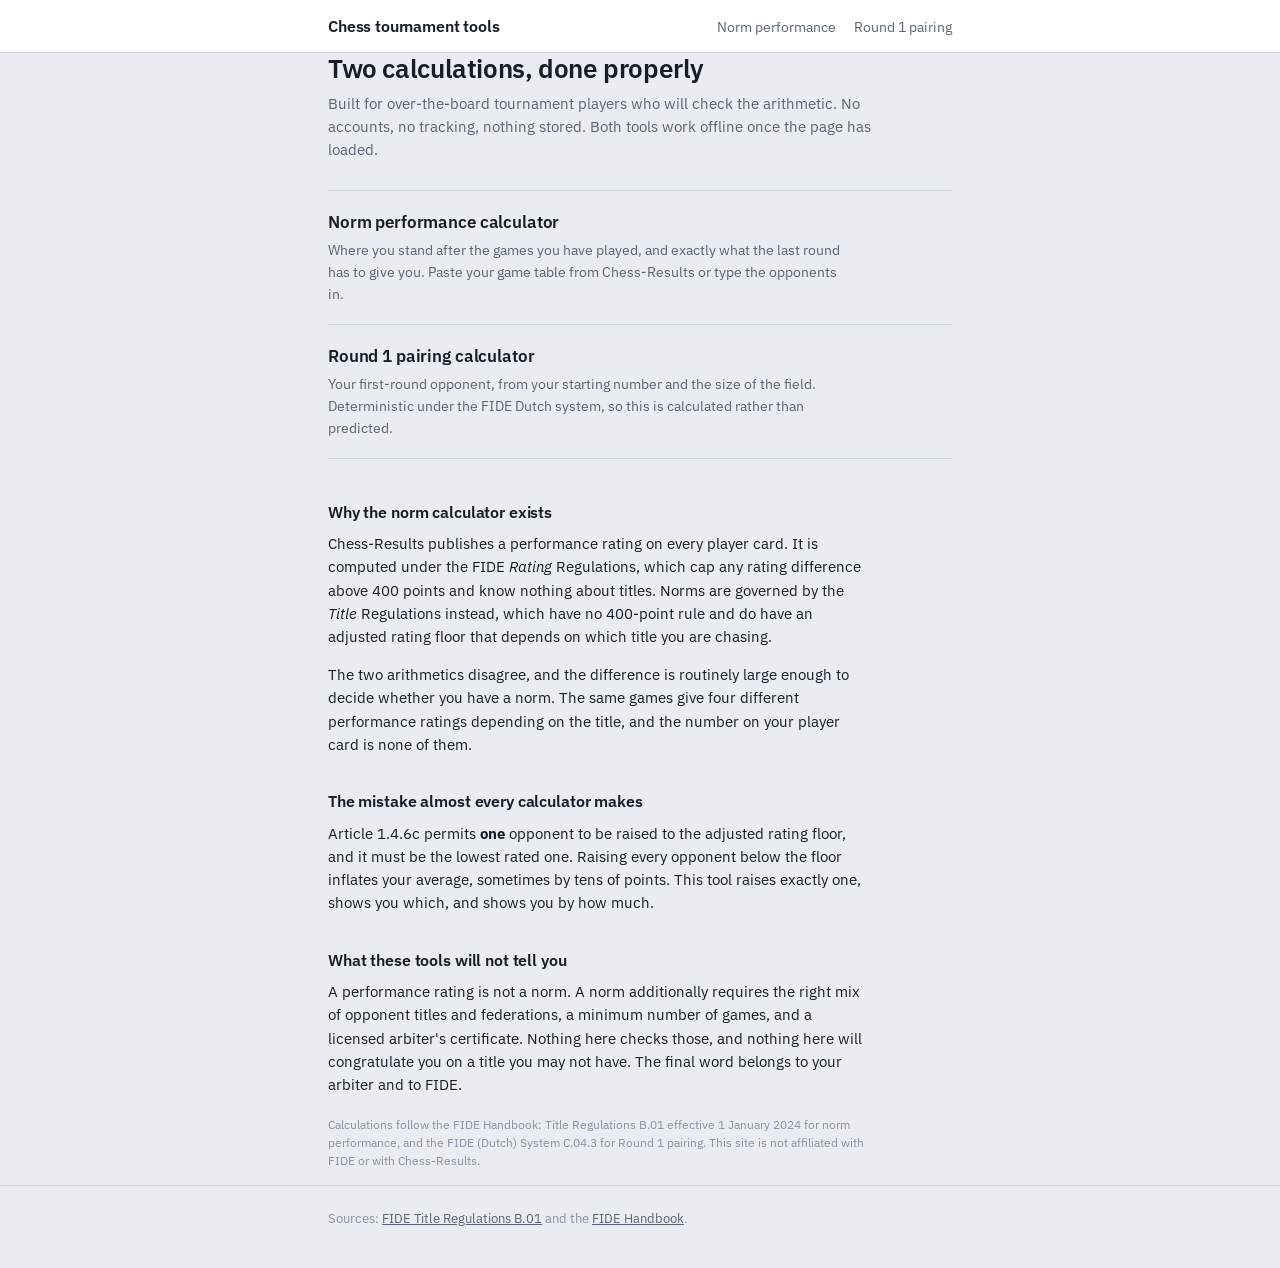
==== index.html @ 469c31d6 "Add files via upload" ====
<!DOCTYPE html>
<html lang="en">
<head>
<meta charset="utf-8">
<meta name="viewport" content="width=device-width, initial-scale=1">
<title>Chess tournament tools — norm performance and Round 1 pairing</title>
<meta name="description" content="Accurate FIDE title performance calculator with the adjusted rating floor applied correctly, plus a Round 1 Swiss pairing lookup. Every calculation shown in full.">
<meta property="og:title" content="Chess tournament tools">
<meta property="og:description" content="Norm performance and Round 1 pairing, calculated from the FIDE regulations and shown in full.">
<meta property="og:type" content="website">
<link rel="preconnect" href="https://fonts.googleapis.com">
<link rel="preconnect" href="https://fonts.gstatic.com" crossorigin>
<link href="https://fonts.googleapis.com/css2?family=IBM+Plex+Sans:wght@400;450;500;600&display=swap" rel="stylesheet">
<link rel="stylesheet" href="style.css">
</head>
<body>

<header class="top">
  <div class="wrap">
    <a class="mark" href="index.html">Chess tournament tools</a>
    <nav>
      <a href="performance-rating-calculator.html">Norm performance</a>
      <a href="round-1-pairing-calculator.html">Round 1 pairing</a>
    </nav>
  </div>
</header>

<main class="wrap">
  <h1>Two calculations, done properly</h1>
  <p class="sub">Built for over-the-board tournament players who will check the arithmetic.
  No accounts, no tracking, nothing stored. Both tools work offline once the page has loaded.</p>

  <ul class="tools">
    <li><a href="performance-rating-calculator.html">
      <span class="tname">Norm performance calculator</span>
      <span class="tdesc">Where you stand after the games you have played, and exactly what the
      last round has to give you. Paste your game table from Chess-Results or type the
      opponents in.</span>
    </a></li>
    <li><a href="round-1-pairing-calculator.html">
      <span class="tname">Round 1 pairing calculator</span>
      <span class="tdesc">Your first-round opponent, from your starting number and the size of
      the field. Deterministic under the FIDE Dutch system, so this is calculated rather
      than predicted.</span>
    </a></li>
  </ul>

  <div class="prose">
    <h3>Why the norm calculator exists</h3>
    <p>Chess-Results publishes a performance rating on every player card. It is computed
    under the FIDE <em>Rating</em> Regulations, which cap any rating difference above 400
    points and know nothing about titles. Norms are governed by the <em>Title</em>
    Regulations instead, which have no 400-point rule and do have an adjusted rating floor
    that depends on which title you are chasing.</p>
    <p>The two arithmetics disagree, and the difference is routinely large enough to decide
    whether you have a norm. The same games give four different performance ratings
    depending on the title, and the number on your player card is none of them.</p>

    <h3>The mistake almost every calculator makes</h3>
    <p>Article 1.4.6c permits <b>one</b> opponent to be raised to the adjusted rating floor,
    and it must be the lowest rated one. Raising every opponent below the floor inflates
    your average, sometimes by tens of points. This tool raises exactly one, shows you
    which, and shows you by how much.</p>

    <h3>What these tools will not tell you</h3>
    <p>A performance rating is not a norm. A norm additionally requires the right mix of
    opponent titles and federations, a minimum number of games, and a licensed arbiter's
    certificate. Nothing here checks those, and nothing here will congratulate you on a
    title you may not have. The final word belongs to your arbiter and to FIDE.</p>
  </div>

  <p class="reg">Calculations follow the FIDE Handbook: Title Regulations B.01 effective
  1 January 2024 for norm performance, and the FIDE (Dutch) System C.04.3 for Round 1
  pairing. This site is not affiliated with FIDE or with Chess-Results.</p>
</main>

<footer class="foot"><div class="wrap">
  Sources: <a href="https://handbook.fide.com/chapter/B012024">FIDE Title Regulations B.01</a>
  and the <a href="https://handbook.fide.com/">FIDE Handbook</a>.
</div></footer>

</body>
</html>
---- style.css ----
:root{
  --paper:#E9ECF0; --card:#FFF; --ink:#161D27; --ink2:#5A6472; --ink3:#8992A0;
  --rule:#CFD6DE; --rule2:#E4E9EE; --blue:#24407A; --yes:#17553E; --yesbg:#E6F0EA;
  --no:#7C2B36; --nobg:#F6E9EA; --warn:#6B4A12; --warnbg:#FAF0DC;
  --r:3px;
}
*{box-sizing:border-box}
html{-webkit-text-size-adjust:100%;scroll-behavior:smooth}
@media (prefers-reduced-motion:reduce){html{scroll-behavior:auto}
  *{transition:none!important;animation:none!important}}
body{margin:0;background:var(--paper);color:var(--ink);
  font-family:"IBM Plex Sans",system-ui,-apple-system,"Segoe UI",sans-serif;
  font-size:16px;line-height:1.55;font-variant-numeric:tabular-nums}

.wrap{max-width:41rem;margin:0 auto;padding:0 1rem}

/* masthead */
.top{border-bottom:1px solid var(--rule);background:var(--card)}
.top .wrap{display:flex;align-items:baseline;gap:1.4rem;padding-top:.85rem;padding-bottom:.85rem;
  flex-wrap:wrap}
.mark{font-weight:600;letter-spacing:-.01em;color:var(--ink);text-decoration:none;font-size:.98rem}
.top nav{display:flex;gap:1.1rem;margin-left:auto}
.top nav a{color:var(--ink2);text-decoration:none;font-size:.87rem}
.top nav a:hover,.top nav a[aria-current=page]{color:var(--ink)}
.top nav a[aria-current=page]{font-weight:500}

main{padding:2rem 0 5rem}
h1{font-size:1.6rem;font-weight:600;letter-spacing:-.015em;margin:0 0 .45rem;line-height:1.25}
h2{font-size:.95rem;font-weight:600;margin:0 0 .75rem;letter-spacing:-.005em}
h3{font-size:1.02rem;font-weight:600;margin:2rem 0 .5rem;letter-spacing:-.008em}
.sub{color:var(--ink2);font-size:.93rem;margin:0 0 1.8rem;max-width:34rem}
p{margin:0 0 .9rem}
a{color:var(--blue)}

section{background:var(--card);border:1px solid var(--rule);border-radius:var(--r);
  padding:1.1rem 1rem;margin-bottom:1rem}

label{display:block;font-size:.8rem;color:var(--ink2);margin-bottom:.3rem}
input,select,textarea,button{font:inherit;font-variant-numeric:tabular-nums;color:var(--ink)}
input,select,textarea{width:100%;padding:.5rem .55rem;border:1px solid var(--rule);
  border-radius:var(--r);background:#fff}
input:focus,select:focus,textarea:focus,button:focus-visible,summary:focus-visible{
  outline:2px solid var(--blue);outline-offset:1px}
textarea{min-height:9rem;font-size:.85rem;line-height:1.45;resize:vertical}
button{cursor:pointer;background:var(--ink);color:#fff;border:1px solid var(--ink);
  border-radius:var(--r);padding:.5rem .9rem;font-weight:500}
button.ghost{background:#fff;color:var(--ink);border-color:var(--rule)}
button.ghost:hover{border-color:var(--ink2)}
button.tiny{padding:.25rem .45rem;font-size:.8rem;font-weight:400;background:#fff;
  color:var(--ink2);border-color:var(--rule2)}
button.tiny:hover{color:var(--no);border-color:var(--no)}
.row{display:flex;gap:.6rem;flex-wrap:wrap}
.row>div{flex:1 1 8rem;min-width:0}

.tabs{display:flex;border-bottom:1px solid var(--rule);margin:-.2rem 0 1rem}
.tabs button{background:none;border:none;border-bottom:2px solid transparent;color:var(--ink2);
  border-radius:0;padding:.45rem .1rem;margin-right:1.4rem;font-weight:450}
.tabs button[aria-selected=true]{color:var(--ink);border-bottom-color:var(--ink);font-weight:600}

table{width:100%;border-collapse:collapse;font-size:.875rem}
th{text-align:left;font-weight:500;color:var(--ink3);font-size:.75rem;padding:0 .4rem .35rem;
  border-bottom:1px solid var(--rule)}
td{padding:.3rem .4rem;border-bottom:1px solid var(--rule2);vertical-align:middle}
td:first-child,th:first-child{padding-left:0;color:var(--ink3);width:1.6rem}
td:last-child,th:last-child{padding-right:0;text-align:right;width:2rem}
td input,td select{padding:.3rem .35rem;font-size:.85rem}
tr.excluded td,tr.excluded td input,tr.excluded td select{color:var(--ink3)}
tr.you td{background:var(--yesbg);font-weight:600;color:var(--ink)}

.ladder{border:1px solid var(--rule);border-radius:var(--r);overflow:hidden}
.rung{display:flex;align-items:baseline;gap:.7rem;padding:.8rem .85rem;
  border-bottom:1px solid var(--rule2);background:#fff}
.rung:last-child{border-bottom:none}
.rung.hit{background:var(--yesbg)}
.rung .res{width:3.4rem;flex:none;font-weight:600;font-size:.95rem}
.rung .rp{font-size:1.75rem;font-weight:600;letter-spacing:-.02em;line-height:1;min-width:4.2rem}
.rung .verdict{font-size:.85rem;color:var(--ink2);flex:1;text-align:right}
.rung.hit .rp,.rung.hit .res{color:var(--yes)}
.rung.hit .verdict{color:var(--yes);font-weight:500}

.checks{display:flex;flex-wrap:wrap;gap:.4rem;margin-top:.85rem}
.chk{font-size:.78rem;padding:.2rem .5rem;border-radius:10px;border:1px solid}
.chk.ok{color:var(--yes);background:var(--yesbg);border-color:#BFD9CC}
.chk.bad{color:var(--no);background:var(--nobg);border-color:#E2C4C7}

.note{font-size:.82rem;line-height:1.5;padding:.6rem .7rem;border-radius:var(--r);
  border:1px solid;margin-top:.8rem}
.note.warn{color:var(--warn);background:var(--warnbg);border-color:#E8D6A8}
.note.plain{color:var(--ink2);background:#F7F9FA;border-color:var(--rule2)}
.note b{font-weight:600}

details{margin-top:.9rem;border-top:1px solid var(--rule2);padding-top:.7rem}
summary{cursor:pointer;font-size:.85rem;color:var(--blue);font-weight:500;list-style:none;
  display:inline-flex;align-items:center;gap:.35rem}
summary::-webkit-details-marker{display:none}
summary::before{content:"+";font-weight:600;width:.7rem}
details[open] summary::before{content:"–"}
.calc{margin-top:.7rem;font-size:.85rem}
.calc div{display:flex;justify-content:space-between;gap:1rem;padding:.28rem 0;
  border-bottom:1px solid var(--rule2)}
.calc div:last-child{border-bottom:none;font-weight:600;margin-top:.2rem;
  border-top:1px solid var(--rule);padding-top:.45rem}
.calc span:first-child{color:var(--ink2)}

/* home index */
.tools{list-style:none;padding:0;margin:0 0 2.5rem;border-top:1px solid var(--rule)}
.tools li{border-bottom:1px solid var(--rule)}
.tools a{display:block;padding:1.15rem 0;text-decoration:none;color:inherit}
.tools a:hover .tname,.tools a:focus-visible .tname{color:var(--blue)}
.tname{font-size:1.08rem;font-weight:600;letter-spacing:-.008em;display:block;margin-bottom:.2rem}
.tdesc{color:var(--ink2);font-size:.89rem;max-width:32rem;display:block}

/* long-form explainer */
.prose{max-width:34rem}
.prose p,.prose li{color:var(--ink);font-size:.94rem}
.prose ul{padding-left:1.1rem;margin:0 0 .9rem}
.prose li{margin-bottom:.3rem}
.prose .lead{color:var(--ink2)}
.eq{background:var(--card);border:1px solid var(--rule);border-radius:var(--r);
  padding:.75rem .85rem;margin:0 0 1rem;font-size:.87rem;line-height:1.7}
.eq b{font-weight:600}

.reg{font-size:.74rem;color:var(--ink3);margin-top:1.2rem;line-height:1.55;max-width:34rem}
.empty{color:var(--ink2);font-size:.88rem}
.foot{border-top:1px solid var(--rule);padding:1.4rem 0 2.5rem;font-size:.8rem;color:var(--ink3)}
.foot a{color:var(--ink2)}

@media (max-width:420px){
  h1{font-size:1.4rem}
  .rung .rp{font-size:1.5rem;min-width:3.6rem}
  .rung .verdict{font-size:.78rem}
}
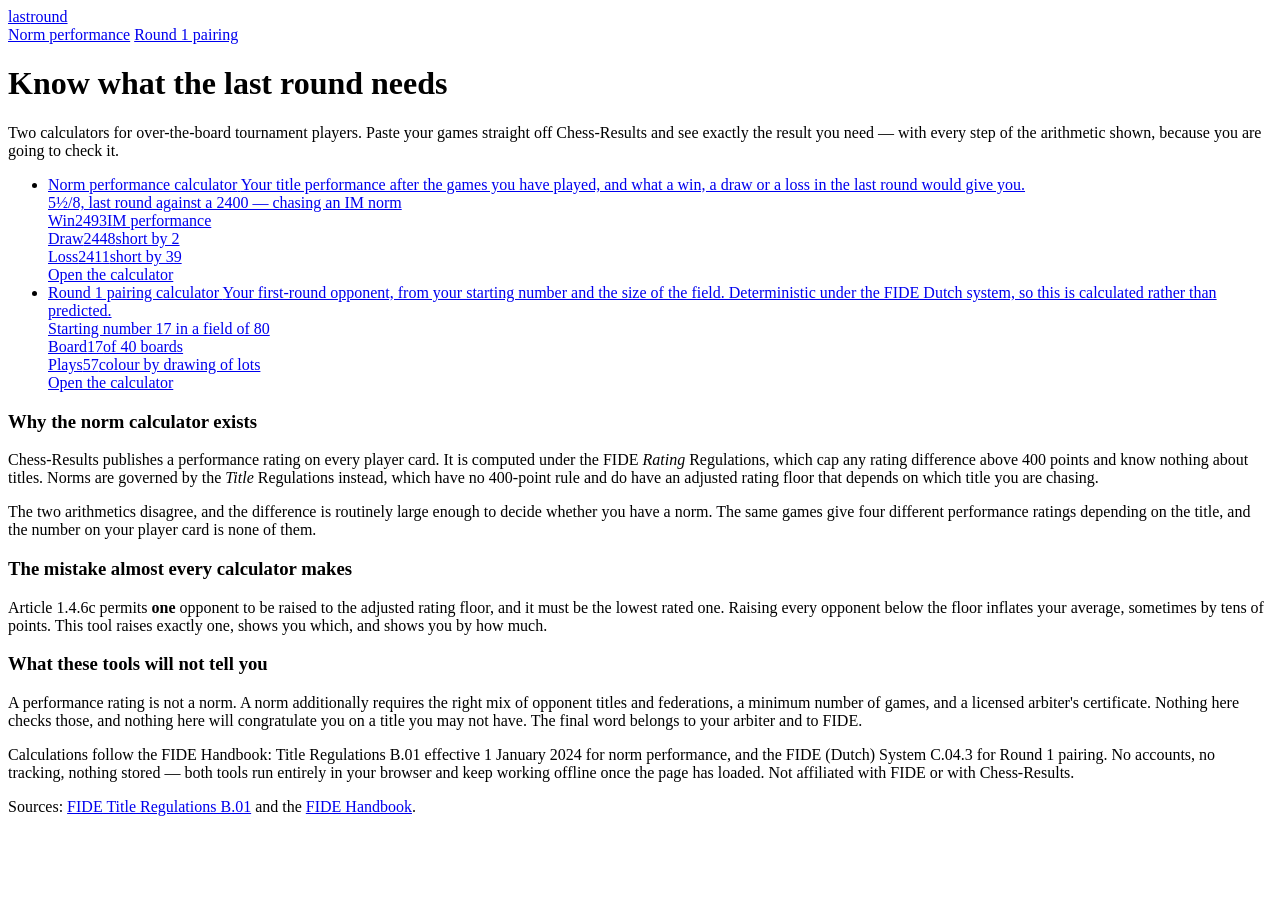
==== commit 0b7d77cd: "Rename index (1).html to index.html" ====
--- a/index.html
+++ b/index.html
@@ -3,21 +3,21 @@
 <head>
 <meta charset="utf-8">
 <meta name="viewport" content="width=device-width, initial-scale=1">
-<title>Chess tournament tools — norm performance and Round 1 pairing</title>
-<meta name="description" content="Accurate FIDE title performance calculator with the adjusted rating floor applied correctly, plus a Round 1 Swiss pairing lookup. Every calculation shown in full.">
-<meta property="og:title" content="Chess tournament tools">
+<title>lastround — norm performance and Round 1 pairing calculators</title>
+<meta name="description" content="Work out your FIDE title performance and exactly what the last round has to give you. Applies the adjusted rating floor correctly, and shows every step of the calculation.">
+<meta property="og:title" content="lastround — chess tournament calculators">
 <meta property="og:description" content="Norm performance and Round 1 pairing, calculated from the FIDE regulations and shown in full.">
 <meta property="og:type" content="website">
 <link rel="preconnect" href="https://fonts.googleapis.com">
 <link rel="preconnect" href="https://fonts.gstatic.com" crossorigin>
-<link href="https://fonts.googleapis.com/css2?family=IBM+Plex+Sans:wght@400;450;500;600&display=swap" rel="stylesheet">
+<link href="https://fonts.googleapis.com/css2?family=IBM+Plex+Sans:wght@400;450;500;600&family=Newsreader:ital,opsz,wght@0,6..72,400;0,6..72,500;1,6..72,400&display=swap" rel="stylesheet">
 <link rel="stylesheet" href="style.css">
 </head>
 <body>
 
 <header class="top">
   <div class="wrap">
-    <a class="mark" href="index.html">Chess tournament tools</a>
+    <a class="mark" href="index.html">last<span>round</span></a>
     <nav>
       <a href="performance-rating-calculator.html">Norm performance</a>
       <a href="round-1-pairing-calculator.html">Round 1 pairing</a>
@@ -26,22 +26,40 @@
 </header>
 
 <main class="wrap">
-  <h1>Two calculations, done properly</h1>
-  <p class="sub">Built for over-the-board tournament players who will check the arithmetic.
-  No accounts, no tracking, nothing stored. Both tools work offline once the page has loaded.</p>
+
+  <div class="hero">
+    <h1>Know what the last round needs</h1>
+    <p class="lede">Two calculators for over-the-board tournament players.
+    Paste your games straight off Chess-Results and see
+    <span class="pull">exactly the result you need</span> — with every step
+    of the arithmetic shown, because you are going to check it.</p>
+  </div>
 
   <ul class="tools">
     <li><a href="performance-rating-calculator.html">
       <span class="tname">Norm performance calculator</span>
-      <span class="tdesc">Where you stand after the games you have played, and exactly what the
-      last round has to give you. Paste your game table from Chess-Results or type the
-      opponents in.</span>
+      <span class="tdesc">Your title performance after the games you have played, and what
+      a win, a draw or a loss in the last round would give you.</span>
+      <div class="peek" aria-hidden="true">
+        <div class="peek-h">5½/8, last round against a 2400 — chasing an IM norm</div>
+        <div class="peek-row on"><span class="l">Win</span><span class="v">2493</span><span class="t">IM performance</span></div>
+        <div class="peek-row"><span class="l">Draw</span><span class="v">2448</span><span class="t">short by 2</span></div>
+        <div class="peek-row"><span class="l">Loss</span><span class="v">2411</span><span class="t">short by 39</span></div>
+      </div>
+      <span class="tgo">Open the calculator</span>
     </a></li>
+
     <li><a href="round-1-pairing-calculator.html">
       <span class="tname">Round 1 pairing calculator</span>
-      <span class="tdesc">Your first-round opponent, from your starting number and the size of
-      the field. Deterministic under the FIDE Dutch system, so this is calculated rather
+      <span class="tdesc">Your first-round opponent, from your starting number and the size
+      of the field. Deterministic under the FIDE Dutch system, so this is calculated rather
       than predicted.</span>
+      <div class="peek" aria-hidden="true">
+        <div class="peek-h">Starting number 17 in a field of 80</div>
+        <div class="peek-row on"><span class="l">Board</span><span class="v">17</span><span class="t">of 40 boards</span></div>
+        <div class="peek-row on"><span class="l">Plays</span><span class="v">57</span><span class="t">colour by drawing of lots</span></div>
+      </div>
+      <span class="tgo">Open the calculator</span>
     </a></li>
   </ul>
 
@@ -71,7 +89,9 @@
 
   <p class="reg">Calculations follow the FIDE Handbook: Title Regulations B.01 effective
   1 January 2024 for norm performance, and the FIDE (Dutch) System C.04.3 for Round 1
-  pairing. This site is not affiliated with FIDE or with Chess-Results.</p>
+  pairing. No accounts, no tracking, nothing stored — both tools run entirely in your
+  browser and keep working offline once the page has loaded. Not affiliated with FIDE or
+  with Chess-Results.</p>
 </main>
 
 <footer class="foot"><div class="wrap">
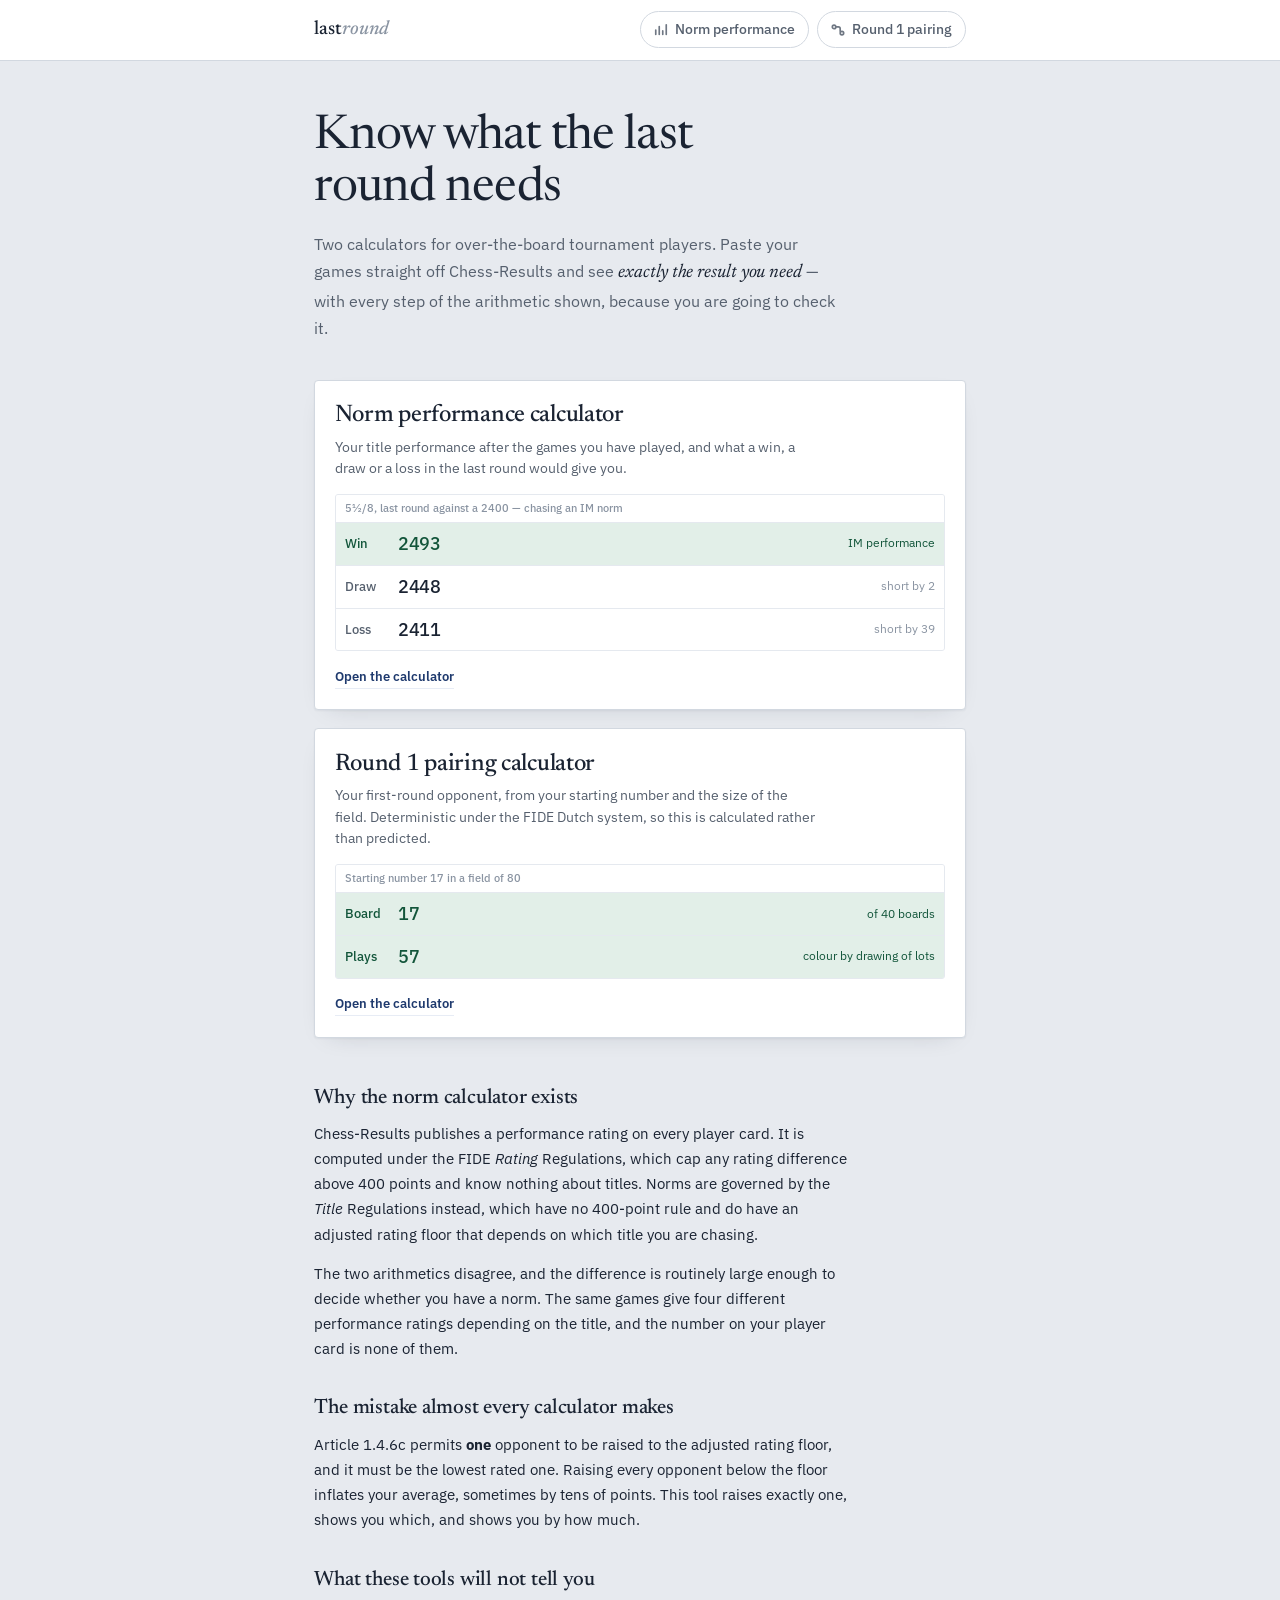
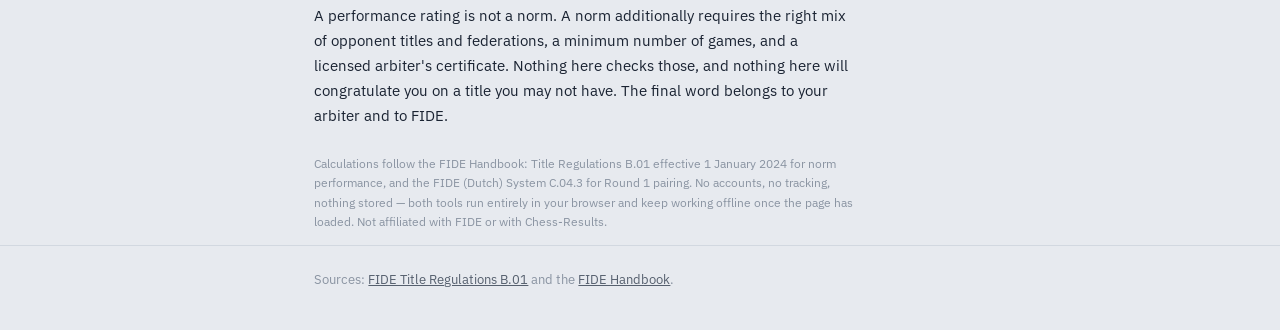
==== commit a97ece51: "Add files via upload" ====
--- a/index.html
+++ b/index.html
@@ -19,8 +19,8 @@
   <div class="wrap">
     <a class="mark" href="index.html">last<span>round</span></a>
     <nav>
-      <a href="performance-rating-calculator.html">Norm performance</a>
-      <a href="round-1-pairing-calculator.html">Round 1 pairing</a>
+      <a href="performance-rating-calculator.html"><svg viewBox="0 0 16 16" aria-hidden="true"><path d="M2 13V8M6 13V4M10 13V9M14 13V2"/></svg>Norm performance</a>
+      <a href="round-1-pairing-calculator.html"><svg viewBox="0 0 16 16" aria-hidden="true"><circle cx="3.5" cy="4.5" r="2"/><circle cx="12.5" cy="11.5" r="2"/><path d="M5.5 4.5h3a2 2 0 0 1 2 2v3"/></svg>Round 1 pairing</a>
     </nav>
   </div>
 </header>
--- a/style.css
+++ b/style.css
@@ -0,0 +1,288 @@
+/* =====================================================================
+   lastround — tournament calculators
+   Display: Newsreader (serif). UI and data: IBM Plex Sans.
+   Base is a cool paper grey; the one bold element is the result ladder.
+   ===================================================================== */
+
+:root{
+  --paper:#E7EAEF;
+  --card:#FFFFFF;
+  --sunk:#F4F6F9;
+  --ink:#1A2332;
+  --ink2:#56606E;
+  --ink3:#8A94A2;
+  --rule:#D2D8E0;
+  --rule2:#E5E9EF;
+  --blue:#1F3A6E;
+  --blue-soft:#E7ECF5;
+  --yes:#12553A;  --yesbg:#E2EFE8;  --yesln:#B4D4C4;
+  --no:#7A2833;   --nobg:#F8E9EB;   --noln:#E3C6CA;
+  --warn:#6B4A12; --warnbg:#FAF1DC; --warnln:#E9D8AC;
+  --r:4px;
+  --shadow:0 1px 2px rgba(26,35,50,.05), 0 8px 24px -16px rgba(26,35,50,.25);
+}
+
+*{box-sizing:border-box}
+html{-webkit-text-size-adjust:100%;scroll-behavior:smooth}
+@media (prefers-reduced-motion:reduce){
+  html{scroll-behavior:auto}
+  *{transition:none!important;animation:none!important}
+}
+
+body{
+  margin:0;background:var(--paper);color:var(--ink);
+  font-family:"IBM Plex Sans",system-ui,-apple-system,"Segoe UI",sans-serif;
+  font-size:16px;line-height:1.55;
+  font-variant-numeric:tabular-nums;
+  -webkit-font-smoothing:antialiased;
+}
+
+.wrap{max-width:43rem;margin:0 auto;padding:0 1.15rem}
+
+/* ---------- masthead ---------- */
+.top{border-bottom:1px solid var(--rule);background:var(--card);
+  position:sticky;top:0;z-index:20}
+.top .wrap{display:flex;align-items:center;gap:1rem;
+  padding-top:.7rem;padding-bottom:.7rem;flex-wrap:wrap}
+.mark{font-family:"Newsreader",Georgia,serif;font-size:1.22rem;font-weight:500;
+  letter-spacing:-.005em;color:var(--ink);text-decoration:none;line-height:1;flex:none}
+.mark span{color:var(--ink3);font-style:italic}
+
+/* The two tools are the whole site, so the nav is a real control, not a
+   footnote: bordered pills, filled when you are on that page. */
+.top nav{display:flex;gap:.5rem;margin-left:auto}
+.top nav a{
+  display:inline-flex;align-items:center;gap:.45rem;
+  padding:.44rem .8rem;border-radius:999px;
+  border:1px solid var(--rule);background:#fff;
+  color:var(--ink2);font-size:.85rem;font-weight:500;text-decoration:none;
+  transition:border-color .13s,color .13s,background .13s;
+  white-space:nowrap;
+}
+.top nav a:hover{border-color:var(--ink);color:var(--ink);background:var(--sunk)}
+.top nav a[aria-current=page]{background:var(--ink);border-color:var(--ink);color:#fff}
+.top nav svg{flex:none;width:14px;height:14px;stroke:currentColor;fill:none;
+  stroke-width:1.9;stroke-linecap:round;stroke-linejoin:round;opacity:.85}
+.top nav a[aria-current=page] svg{opacity:1}
+
+/* ---------- hero ---------- */
+main{padding:0 0 5rem}
+.hero{padding:3.2rem 0 2.4rem}
+h1{
+  font-family:"Newsreader",Georgia,serif;
+  font-size:clamp(2.15rem,6.2vw,3rem);
+  font-weight:400;line-height:1.08;letter-spacing:-.018em;
+  margin:0 0 1rem;max-width:16ch;
+}
+.lede{font-size:1.02rem;line-height:1.62;color:var(--ink2);margin:0;max-width:33rem}
+/* the one typographic flourish: a clause set in the display serif */
+.pull{font-family:"Newsreader",Georgia,serif;font-style:italic;
+  font-size:1.18rem;color:var(--ink);letter-spacing:-.005em}
+
+/* ---------- sections ---------- */
+section{background:var(--card);border:1px solid var(--rule);border-radius:var(--r);
+  padding:1.25rem 1.15rem;margin-bottom:1.1rem;box-shadow:var(--shadow)}
+
+/* numbered step header — the tool really is a sequence */
+.step{display:flex;align-items:baseline;gap:.65rem;margin:0 0 1rem}
+.step .n{font-family:"Newsreader",Georgia,serif;font-size:1.5rem;line-height:1;
+  color:var(--ink3);font-weight:400;flex:none;width:1.1rem}
+.step h2{margin:0}
+h2{font-size:1.02rem;font-weight:600;letter-spacing:-.008em;margin:0 0 .8rem}
+h2 .quiet{font-weight:400;color:var(--ink3)}
+h3{font-family:"Newsreader",Georgia,serif;font-size:1.3rem;font-weight:500;
+  letter-spacing:-.01em;margin:2.2rem 0 .6rem;line-height:1.25}
+p{margin:0 0 .9rem}
+a{color:var(--blue)}
+
+/* ---------- form controls ---------- */
+label{display:block;font-size:.8rem;color:var(--ink2);margin-bottom:.32rem;font-weight:450}
+input,select,textarea,button{font:inherit;font-variant-numeric:tabular-nums;color:var(--ink)}
+input,select,textarea{width:100%;padding:.55rem .6rem;border:1px solid var(--rule);
+  border-radius:var(--r);background:#fff;transition:border-color .12s,box-shadow .12s}
+input:hover,select:hover,textarea:hover{border-color:var(--ink3)}
+input:focus,select:focus,textarea:focus,button:focus-visible,summary:focus-visible,
+a:focus-visible{outline:2px solid var(--blue);outline-offset:2px}
+input:focus,select:focus,textarea:focus{border-color:var(--blue);outline-offset:0}
+/* The paste box is the primary action on the page, so it looks like a target. */
+textarea{min-height:10rem;font-size:.82rem;line-height:1.5;resize:vertical;
+  font-family:ui-monospace,"SF Mono",Menlo,Consolas,monospace;
+  border-style:dashed;border-width:1.5px;background:var(--sunk)}
+textarea:hover{border-color:var(--blue);background:#fff}
+textarea:focus{border-style:solid;background:#fff}
+textarea::placeholder{font-family:"IBM Plex Sans",system-ui,sans-serif;
+  font-size:.88rem;color:var(--ink3)}
+
+button{cursor:pointer;background:var(--ink);color:#fff;border:1px solid var(--ink);
+  border-radius:var(--r);padding:.55rem 1rem;font-weight:500;
+  transition:background .12s,border-color .12s,color .12s}
+button:hover{background:#243044;border-color:#243044}
+button.ghost{background:#fff;color:var(--ink);border-color:var(--rule)}
+button.ghost:hover{background:var(--sunk);border-color:var(--ink3)}
+button.tiny{padding:.28rem .5rem;font-size:.85rem;font-weight:400;background:#fff;
+  color:var(--ink3);border-color:var(--rule2)}
+button.tiny:hover{color:var(--no);border-color:var(--noln);background:var(--nobg)}
+.row{display:flex;gap:.7rem;flex-wrap:wrap}
+.row>div{flex:1 1 9rem;min-width:0}
+.btnrow{display:flex;gap:.6rem;flex-wrap:wrap;margin-top:.8rem;align-items:center}
+
+/* ---------- tabs ---------- */
+.tabs{display:flex;border-bottom:1px solid var(--rule);margin:0 0 1.1rem}
+.tabs button{background:none;border:none;border-bottom:2px solid transparent;
+  color:var(--ink2);border-radius:0;padding:.5rem .15rem;margin-right:1.5rem;font-weight:450}
+.tabs button:hover{background:none;color:var(--ink)}
+.tabs button[aria-selected=true]{color:var(--ink);border-bottom-color:var(--ink);font-weight:600}
+
+/* ---------- the paste guide, tucked behind a disclosure ----------
+   The paste box is the job; this only opens when someone asks for it. */
+details.guide{margin-top:1rem;border-top:1px solid var(--rule2);padding-top:.8rem}
+details.guide[open]{padding-bottom:.2rem}
+.guide-steps{display:flex;gap:1.1rem;flex-wrap:wrap;margin:.95rem 0 .9rem;padding:0;
+  list-style:none}
+.guide-steps li{flex:1 1 9rem;min-width:8.5rem;font-size:.81rem;line-height:1.45;
+  color:var(--ink2)}
+.guide-steps b{display:block;color:var(--ink);font-weight:600;font-size:.81rem;
+  margin-bottom:.12rem}
+.guide-steps .gn{font-family:"Newsreader",Georgia,serif;color:var(--ink3);
+  font-size:.95rem;margin-right:.3rem}
+.guide figure{margin:0;background:#fff;border:1px solid var(--rule2);
+  border-radius:3px;overflow:hidden;max-width:26rem}
+.guide svg{display:block;width:100%;height:auto}
+.guide figcaption{font-size:.74rem;color:var(--ink3);padding:.45rem .6rem;
+  border-top:1px solid var(--rule2);background:#fff}
+
+/* Plays once when the guide is opened — never loops, never nags.
+   Only the transform animates: fill-opacity on the rect carries the tint, so a
+   CSS opacity keyframe cannot wash the diagram out. */
+.sweep{transform-box:fill-box}
+details.guide[open] .sweep{animation:sweep .9s cubic-bezier(.4,.05,.2,1) 1 both}
+@keyframes sweep{ from{transform:scaleY(0)} to{transform:scaleY(1)} }
+@media (prefers-reduced-motion:reduce){
+  details.guide[open] .sweep{animation:none;transform:none}
+}
+
+/* ---------- games table ---------- */
+table{width:100%;border-collapse:collapse;font-size:.875rem}
+th{text-align:left;font-weight:500;color:var(--ink3);font-size:.74rem;
+  padding:0 .4rem .4rem;border-bottom:1px solid var(--rule)}
+td{padding:.35rem .4rem;border-bottom:1px solid var(--rule2);vertical-align:middle}
+td:first-child,th:first-child{padding-left:0;color:var(--ink3);width:1.7rem}
+td:last-child,th:last-child{padding-right:0;text-align:right;width:2.1rem}
+td input,td select{padding:.32rem .38rem;font-size:.85rem}
+tr.excluded td,tr.excluded td input,tr.excluded td select{color:var(--ink3)}
+tr.you td{background:var(--yesbg);font-weight:600;color:var(--ink)}
+.oname{font-size:.74rem;color:var(--ink3);margin-top:.18rem;line-height:1.3;
+  overflow:hidden;text-overflow:ellipsis;white-space:nowrap;max-width:13rem}
+
+/* ---------- the result ladder: the one bold element ---------- */
+.ladder{border:1px solid var(--rule);border-radius:var(--r);overflow:hidden;background:#fff}
+.rung{display:flex;align-items:center;gap:.85rem;padding:.95rem 1rem;
+  border-bottom:1px solid var(--rule2);background:#fff}
+.rung:last-child{border-bottom:none}
+.rung.hit{background:var(--yesbg)}
+.rung .res{width:3.5rem;flex:none;font-weight:600;font-size:.95rem;color:var(--ink2)}
+.rung .rp{font-size:2.1rem;font-weight:500;letter-spacing:-.028em;line-height:1;
+  min-width:4.6rem;font-variant-numeric:tabular-nums}
+.rung .verdict{font-size:.85rem;color:var(--ink2);flex:1;text-align:right;line-height:1.35}
+.rung.hit .rp,.rung.hit .res{color:var(--yes)}
+.rung.hit .verdict{color:var(--yes);font-weight:500}
+.rung.lead{padding:1.15rem 1rem}
+.rung.lead .rp{font-size:2.5rem}
+
+.checks{display:flex;flex-wrap:wrap;gap:.4rem;margin-top:.9rem}
+.chk{font-size:.775rem;padding:.24rem .55rem;border-radius:11px;border:1px solid;
+  font-weight:450}
+.chk.ok{color:var(--yes);background:var(--yesbg);border-color:var(--yesln)}
+.chk.bad{color:var(--no);background:var(--nobg);border-color:var(--noln)}
+
+/* ---------- notes ---------- */
+.note{font-size:.82rem;line-height:1.5;padding:.65rem .75rem;border-radius:var(--r);
+  border:1px solid;margin-top:.85rem}
+.note.warn{color:var(--warn);background:var(--warnbg);border-color:var(--warnln)}
+.note.plain{color:var(--ink2);background:var(--sunk);border-color:var(--rule2)}
+.note b{font-weight:600}
+
+/* ---------- calculation disclosure ---------- */
+details{margin-top:1rem;border-top:1px solid var(--rule2);padding-top:.8rem}
+summary{cursor:pointer;font-size:.86rem;color:var(--blue);font-weight:500;list-style:none;
+  display:inline-flex;align-items:center;gap:.4rem}
+summary::-webkit-details-marker{display:none}
+summary::before{content:"+";font-weight:600;width:.7rem;font-size:1rem}
+details[open] summary::before{content:"–"}
+.calc{margin-top:.8rem;font-size:.85rem}
+.calc div{display:flex;justify-content:space-between;gap:1rem;padding:.3rem 0;
+  border-bottom:1px solid var(--rule2)}
+.calc div:last-child{border-bottom:none;font-weight:600;margin-top:.25rem;
+  border-top:1px solid var(--rule);padding-top:.5rem}
+.calc span:first-child{color:var(--ink2)}
+
+/* ---------- homepage tool cards ---------- */
+.tools{list-style:none;padding:0;margin:0 0 3rem;display:grid;gap:1.1rem}
+.tools a{display:block;text-decoration:none;color:inherit;background:var(--card);
+  border:1px solid var(--rule);border-radius:var(--r);padding:1.3rem 1.2rem;
+  box-shadow:var(--shadow);transition:border-color .14s,box-shadow .14s,transform .14s}
+.tools a:hover,.tools a:focus-visible{border-color:var(--ink3);
+  box-shadow:0 2px 4px rgba(26,35,50,.06), 0 16px 32px -20px rgba(26,35,50,.4);
+  transform:translateY(-1px)}
+.tname{font-family:"Newsreader",Georgia,serif;font-size:1.5rem;font-weight:500;
+  letter-spacing:-.012em;display:block;margin-bottom:.35rem;line-height:1.2}
+.tdesc{color:var(--ink2);font-size:.9rem;line-height:1.5;display:block;max-width:30rem}
+.tgo{display:inline-block;margin-top:.9rem;font-size:.84rem;font-weight:600;
+  color:var(--blue);border-bottom:1.5px solid var(--blue-soft);padding-bottom:1px}
+.tools a:hover .tgo{border-bottom-color:var(--blue)}
+
+/* miniature output preview inside a tool card */
+.peek{margin:.95rem 0 0;border:1px solid var(--rule2);border-radius:3px;overflow:hidden;
+  background:var(--sunk)}
+.peek-h{font-size:.68rem;color:var(--ink3);padding:.3rem .6rem;background:#fff;
+  border-bottom:1px solid var(--rule2);font-weight:500}
+.peek-row{display:flex;align-items:center;gap:.7rem;padding:.42rem .6rem;
+  border-bottom:1px solid var(--rule2);background:#fff;font-size:.8rem}
+.peek-row:last-child{border-bottom:none}
+.peek-row .l{width:2.6rem;flex:none;color:var(--ink2);font-weight:500}
+.peek-row .v{font-size:1.15rem;font-weight:500;letter-spacing:-.02em;min-width:3rem}
+.peek-row .t{margin-left:auto;font-size:.74rem;color:var(--ink3)}
+.peek-row.on{background:var(--yesbg)}
+.peek-row.on .v,.peek-row.on .l{color:var(--yes)}
+.peek-row.on .t{color:var(--yes)}
+
+/* ---------- long-form explainer ---------- */
+.prose{max-width:34rem;margin-top:2.6rem}
+.prose p,.prose li{color:var(--ink);font-size:.95rem;line-height:1.65}
+.prose ul{padding-left:1.15rem;margin:0 0 .9rem}
+.prose li{margin-bottom:.35rem}
+.prose h3:first-child{margin-top:0}
+.eq{background:var(--card);border:1px solid var(--rule);border-radius:var(--r);
+  padding:.85rem .95rem;margin:0 0 1rem;font-size:.88rem;line-height:1.75}
+.eq b{font-weight:600}
+
+.reg{font-size:.75rem;color:var(--ink3);margin-top:1.6rem;line-height:1.6;max-width:34rem}
+.empty{color:var(--ink2);font-size:.88rem}
+.foot{border-top:1px solid var(--rule);padding:1.5rem 0 2.5rem;font-size:.8rem;
+  color:var(--ink3)}
+.foot a{color:var(--ink2)}
+
+/* ---------- responsive ---------- */
+/* On a phone the nav becomes a full-width two-button control under the brand */
+@media (max-width:620px){
+  .top .wrap{gap:.65rem}
+  .top nav{margin-left:0;width:100%;gap:.5rem}
+  .top nav a{flex:1;justify-content:center;padding:.55rem .5rem}
+}
+
+@media (max-width:460px){
+  .wrap{padding:0 .9rem}
+  .hero{padding:2.3rem 0 1.8rem}
+  /* stack paired fields so long option labels are not truncated */
+  .row>div{flex:1 1 100%}
+  /* keep the tab labels on one line */
+  .tabs button{font-size:.84rem;margin-right:1.1rem;white-space:nowrap}
+  .rung{gap:.6rem;padding:.85rem .75rem}
+  .rung .res{width:2.9rem;font-size:.88rem}
+  .rung .rp{font-size:1.75rem;min-width:3.9rem}
+  .rung.lead .rp{font-size:2rem}
+  .rung .verdict{font-size:.76rem}
+  .guide-steps{gap:.7rem}
+  .guide-steps li{flex:1 1 100%}
+  .tname{font-size:1.32rem}
+}
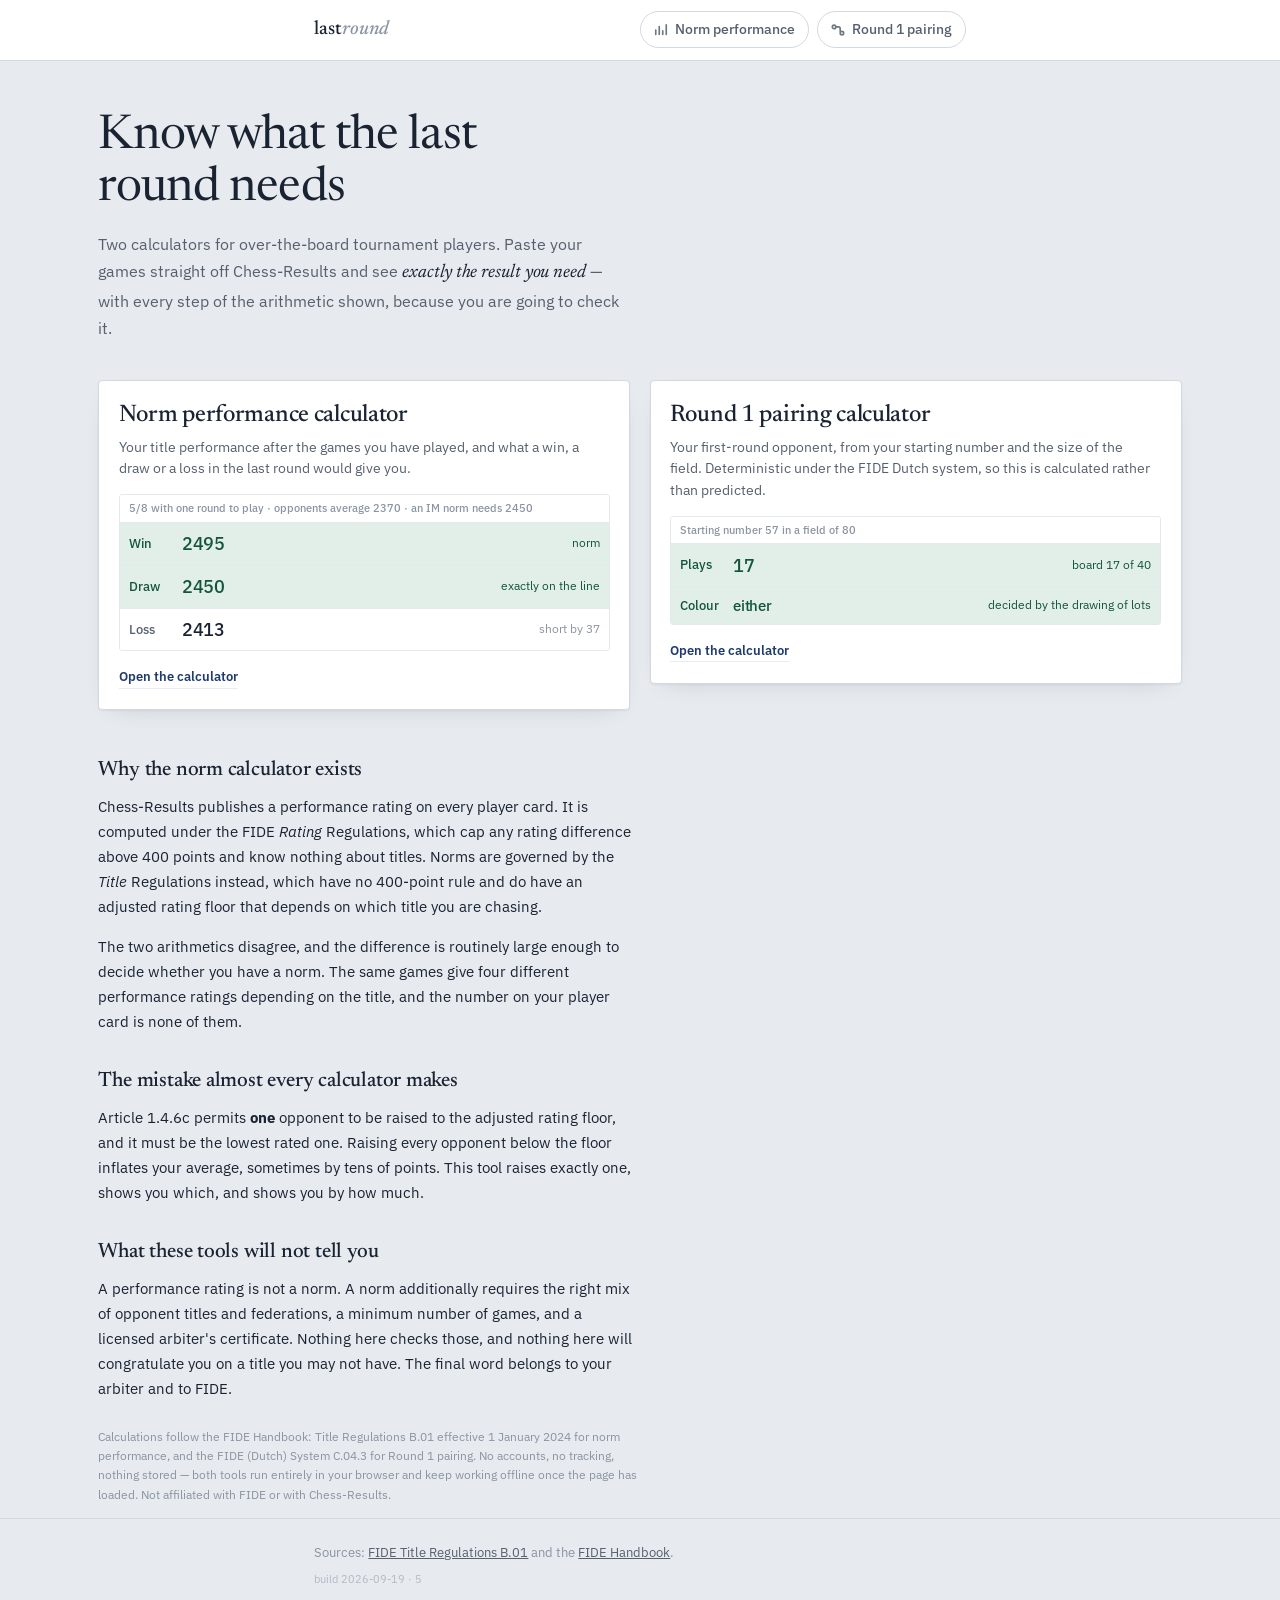
==== commit a39840dc: "Add files via upload" ====
--- a/index.html
+++ b/index.html
@@ -41,10 +41,11 @@
       <span class="tdesc">Your title performance after the games you have played, and what
       a win, a draw or a loss in the last round would give you.</span>
       <div class="peek" aria-hidden="true">
-        <div class="peek-h">5½/8, last round against a 2400 — chasing an IM norm</div>
-        <div class="peek-row on"><span class="l">Win</span><span class="v">2493</span><span class="t">IM performance</span></div>
-        <div class="peek-row"><span class="l">Draw</span><span class="v">2448</span><span class="t">short by 2</span></div>
-        <div class="peek-row"><span class="l">Loss</span><span class="v">2411</span><span class="t">short by 39</span></div>
+        <div class="peek-h">5/8 with one round to play · opponents average 2370 ·
+          an IM norm needs 2450</div>
+        <div class="peek-row on"><span class="l">Win</span><span class="v">2495</span><span class="t">norm</span></div>
+        <div class="peek-row on"><span class="l">Draw</span><span class="v">2450</span><span class="t">exactly on the line</span></div>
+        <div class="peek-row"><span class="l">Loss</span><span class="v">2413</span><span class="t">short by 37</span></div>
       </div>
       <span class="tgo">Open the calculator</span>
     </a></li>
@@ -55,9 +56,9 @@
       of the field. Deterministic under the FIDE Dutch system, so this is calculated rather
       than predicted.</span>
       <div class="peek" aria-hidden="true">
-        <div class="peek-h">Starting number 17 in a field of 80</div>
-        <div class="peek-row on"><span class="l">Board</span><span class="v">17</span><span class="t">of 40 boards</span></div>
-        <div class="peek-row on"><span class="l">Plays</span><span class="v">57</span><span class="t">colour by drawing of lots</span></div>
+        <div class="peek-h">Starting number 57 in a field of 80</div>
+        <div class="peek-row on"><span class="l">Plays</span><span class="v">17</span><span class="t">board 17 of 40</span></div>
+        <div class="peek-row on"><span class="l">Colour</span><span class="v" style="font-size:.95rem">either</span><span class="t">decided by the drawing of lots</span></div>
       </div>
       <span class="tgo">Open the calculator</span>
     </a></li>
@@ -97,6 +98,8 @@
 <footer class="foot"><div class="wrap">
   Sources: <a href="https://handbook.fide.com/chapter/B012024">FIDE Title Regulations B.01</a>
   and the <a href="https://handbook.fide.com/">FIDE Handbook</a>.
+
+  <span class="build">build 2026-09-19 · 5</span>
 </div></footer>
 
 </body>
--- a/style.css
+++ b/style.css
@@ -38,6 +38,19 @@
 }
 
 .wrap{max-width:43rem;margin:0 auto;padding:0 1.15rem}
+
+/* ---------- two-column tool layout ----------
+   Inputs on the left, results pinned on the right so they stay in view while
+   you correct a rating. Single column until there is genuinely room. */
+.tool{display:grid;gap:1.1rem;max-width:43rem}
+.tool-in,.tool-out{min-width:0}
+@media (min-width:860px){ main.wrap{max-width:70rem} }
+@media (min-width:1040px){
+  .tool{grid-template-columns:minmax(0,1fr) 25rem;gap:1.3rem;align-items:start;
+    max-width:none}
+  .tool-out{position:sticky;top:4.6rem}
+  .tool-out section:last-child{margin-bottom:0}
+}
 
 /* ---------- masthead ---------- */
 .top{border-bottom:1px solid var(--rule);background:var(--card);
@@ -171,6 +184,7 @@
 td input,td select{padding:.32rem .38rem;font-size:.85rem}
 tr.excluded td,tr.excluded td input,tr.excluded td select{color:var(--ink3)}
 tr.you td{background:var(--yesbg);font-weight:600;color:var(--ink)}
+.oname b{color:var(--ink2);font-weight:600}
 .oname{font-size:.74rem;color:var(--ink3);margin-top:.18rem;line-height:1.3;
   overflow:hidden;text-overflow:ellipsis;white-space:nowrap;max-width:13rem}
 
@@ -188,6 +202,7 @@
 .rung.hit .verdict{color:var(--yes);font-weight:500}
 .rung.lead{padding:1.15rem 1rem}
 .rung.lead .rp{font-size:2.5rem}
+.ladder.wide .res{width:5.1rem}
 
 .checks{display:flex;flex-wrap:wrap;gap:.4rem;margin-top:.9rem}
 .chk{font-size:.775rem;padding:.24rem .55rem;border-radius:11px;border:1px solid;
@@ -216,8 +231,31 @@
   border-top:1px solid var(--rule);padding-top:.5rem}
 .calc span:first-child{color:var(--ink2)}
 
+/* ---------- norm requirements checklist ---------- */
+.reqlist{list-style:none;margin:0;padding:0;font-size:.85rem}
+.reqlist li{display:flex;align-items:baseline;gap:.6rem;padding:.42rem 0;
+  border-bottom:1px solid var(--rule2)}
+.reqlist li:last-child{border-bottom:none}
+.reqlist .m{flex:none;width:1rem;font-weight:700;line-height:1.3}
+.reqlist .ok .m{color:var(--yes)}
+.reqlist .bad .m{color:var(--no)}
+.reqlist .unk .m{color:var(--ink3)}
+.reqlist .soon .m{color:var(--blue)}
+.reqlist .soon .what{color:var(--ink)}
+.reqlist .soon .num{color:var(--blue)}
+.reqlist .what{flex:1;color:var(--ink2)}
+.reqlist .ok .what,.reqlist .bad .what{color:var(--ink)}
+.reqlist .qn{color:var(--ink3);font-weight:400}
+.reqlist .num{flex:none;font-weight:600;color:var(--ink2);font-variant-numeric:tabular-nums}
+.reqlist .ok .num{color:var(--yes)}
+.reqlist .bad .num{color:var(--no)}
+.reqlist .unk .num{color:var(--ink3);font-weight:400}
+
 /* ---------- homepage tool cards ---------- */
 .tools{list-style:none;padding:0;margin:0 0 3rem;display:grid;gap:1.1rem}
+@media (min-width:860px){
+  .tools{grid-template-columns:1fr 1fr;gap:1.2rem;align-items:start}
+}
 .tools a{display:block;text-decoration:none;color:inherit;background:var(--card);
   border:1px solid var(--rule);border-radius:var(--r);padding:1.3rem 1.2rem;
   box-shadow:var(--shadow);transition:border-color .14s,box-shadow .14s,transform .14s}
@@ -286,3 +324,5 @@
   .guide-steps li{flex:1 1 100%}
   .tname{font-size:1.32rem}
 }
+
+.build{display:block;margin-top:.5rem;color:#B3BAC4;font-size:.7rem}
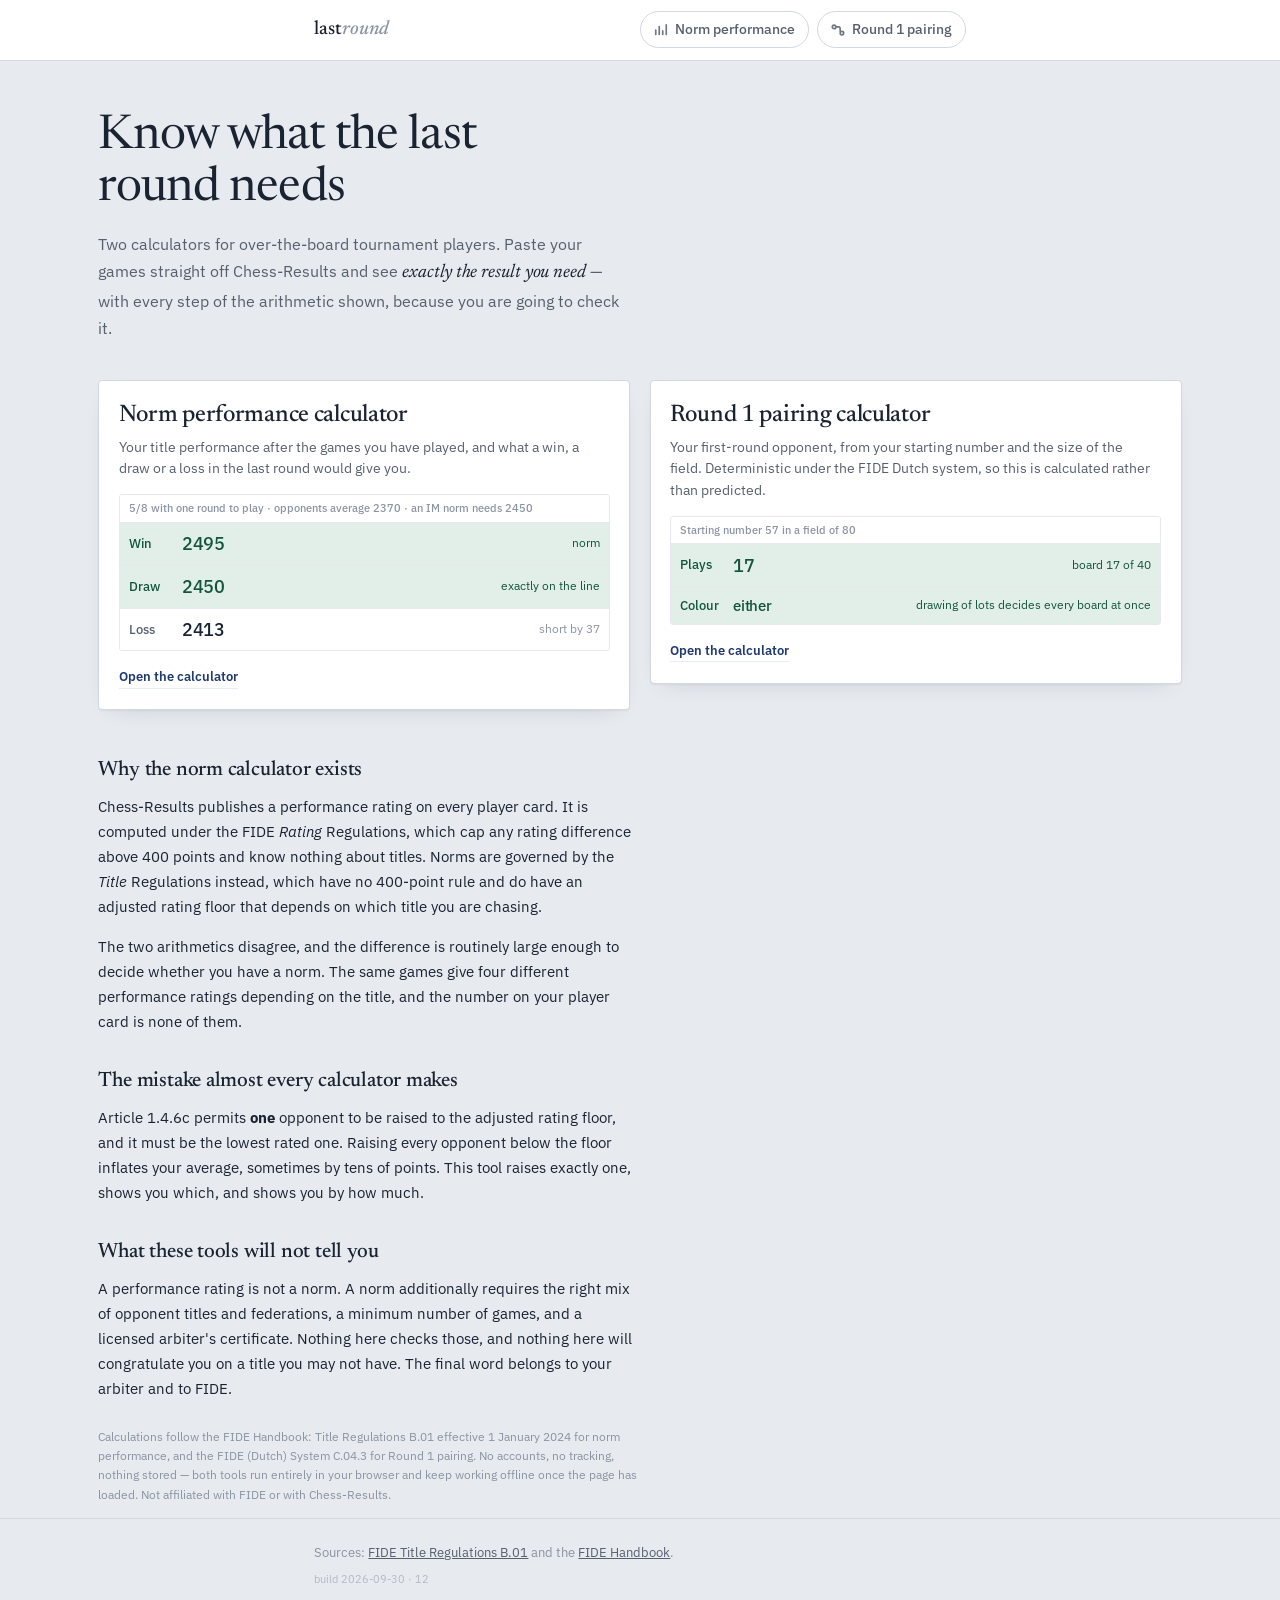
==== commit 2ff3ace7: "Add files via upload" ====
--- a/index.html
+++ b/index.html
@@ -58,7 +58,7 @@
       <div class="peek" aria-hidden="true">
         <div class="peek-h">Starting number 57 in a field of 80</div>
         <div class="peek-row on"><span class="l">Plays</span><span class="v">17</span><span class="t">board 17 of 40</span></div>
-        <div class="peek-row on"><span class="l">Colour</span><span class="v" style="font-size:.95rem">either</span><span class="t">decided by the drawing of lots</span></div>
+        <div class="peek-row on"><span class="l">Colour</span><span class="v" style="font-size:.95rem">either</span><span class="t">drawing of lots decides every board at once</span></div>
       </div>
       <span class="tgo">Open the calculator</span>
     </a></li>
@@ -99,7 +99,7 @@
   Sources: <a href="https://handbook.fide.com/chapter/B012024">FIDE Title Regulations B.01</a>
   and the <a href="https://handbook.fide.com/">FIDE Handbook</a>.
 
-  <span class="build">build 2026-09-19 · 5</span>
+  <span class="build">build 2026-09-30 · 12</span>
 </div></footer>
 
 </body>
--- a/style.css
+++ b/style.css
@@ -95,6 +95,26 @@
 /* ---------- sections ---------- */
 section{background:var(--card);border:1px solid var(--rule);border-radius:var(--r);
   padding:1.25rem 1.15rem;margin-bottom:1.1rem;box-shadow:var(--shadow)}
+
+/* The masthead is sticky, so anything scrolled to with block:"start" would sit
+   underneath it. Every section keeps clear of it — with room for the taller,
+   wrapped masthead on a phone. */
+section[id]{scroll-margin-top:6.2rem}
+
+/* ---------- the row check ----------
+   Checking what was read is the one job the calculator cannot do for you, so
+   the section is not allowed to look like a passive report: it is numbered
+   like the other steps, edged in blue, and it flares once when it appears. */
+.verify{border-color:var(--blue);
+  box-shadow:0 0 0 3px rgba(31,58,110,.07), var(--shadow)}
+.verify .step .n{color:var(--blue)}
+.verify-hint{font-size:.82rem;color:var(--ink2);margin:-.45rem 0 .95rem}
+.verify-hint b{color:var(--ink);font-weight:600}
+@keyframes verifyIn{
+  0%  {box-shadow:0 0 0 9px rgba(31,58,110,.20), var(--shadow)}
+  100%{box-shadow:0 0 0 3px rgba(31,58,110,.07), var(--shadow)}
+}
+.verify.fresh{animation:verifyIn 1s ease-out 1}
 
 /* numbered step header — the tool really is a sequence */
 .step{display:flex;align-items:baseline;gap:.65rem;margin:0 0 1rem}
@@ -203,6 +223,7 @@
 .rung.lead{padding:1.15rem 1rem}
 .rung.lead .rp{font-size:2.5rem}
 .ladder.wide .res{width:5.1rem}
+.rung .verdict b{font-weight:600;color:var(--yes)}
 
 .checks{display:flex;flex-wrap:wrap;gap:.4rem;margin-top:.9rem}
 .chk{font-size:.775rem;padding:.24rem .55rem;border-radius:11px;border:1px solid;
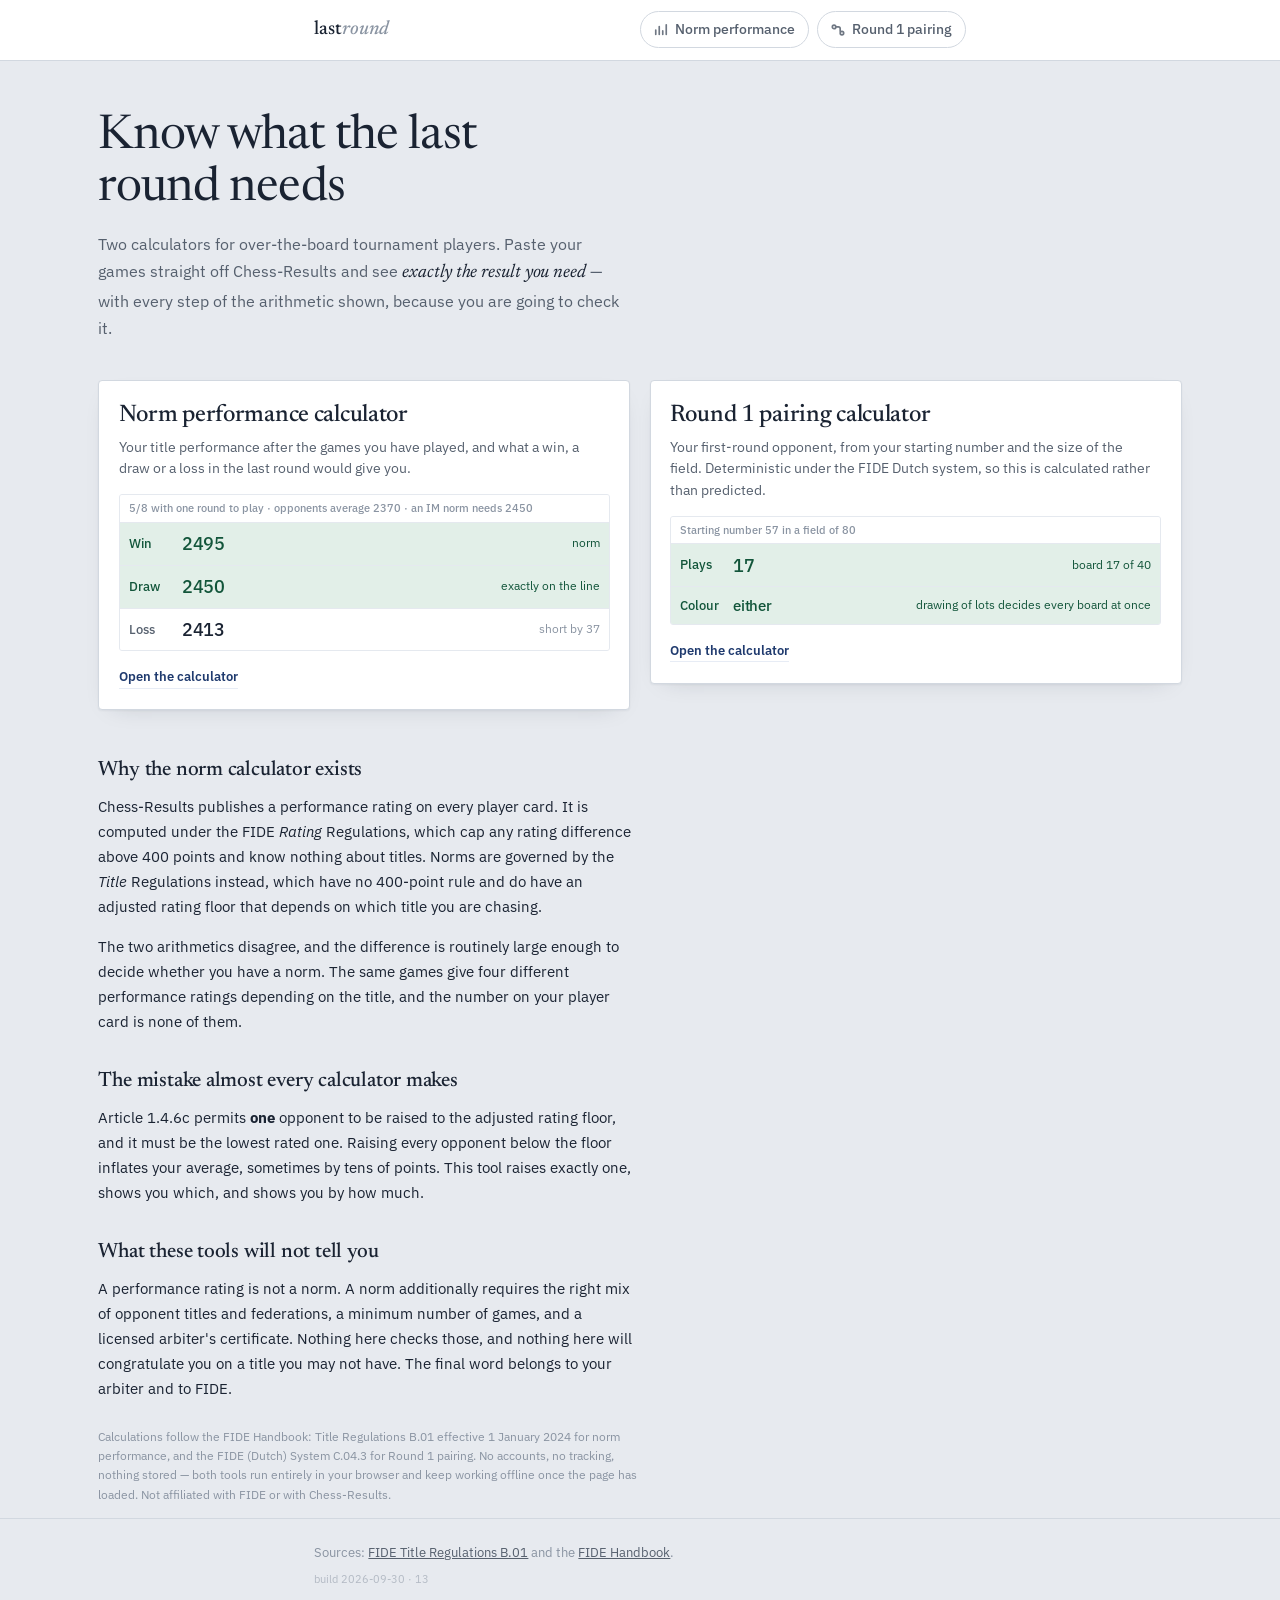
==== commit 2b5ac220: "Add files via upload" ====
--- a/index.html
+++ b/index.html
@@ -99,7 +99,7 @@
   Sources: <a href="https://handbook.fide.com/chapter/B012024">FIDE Title Regulations B.01</a>
   and the <a href="https://handbook.fide.com/">FIDE Handbook</a>.
 
-  <span class="build">build 2026-09-30 · 12</span>
+  <span class="build">build 2026-09-30 · 13</span>
 </div></footer>
 
 </body>
--- a/style.css
+++ b/style.css
@@ -48,8 +48,33 @@
 @media (min-width:1040px){
   .tool{grid-template-columns:minmax(0,1fr) 25rem;gap:1.3rem;align-items:start;
     max-width:none}
-  .tool-out{position:sticky;top:4.6rem}
   .tool-out section:last-child{margin-bottom:0}
+  /* The aside is stretched to the height of the row so the pinned answer can
+     travel the whole length of a long row check rather than unpinning part
+     way down it. */
+  .tool-out{align-self:stretch}
+  /* The result column is taller than most screens, so making the whole column
+     sticky only pins it once you have already scrolled past the answer. Pin
+     the answer itself instead: it stays on screen while you work down the row
+     check on the left, which is the whole point of two columns. */
+  #lastround{position:sticky;top:4.6rem;z-index:5;background:var(--card);
+    box-shadow:0 1px 2px rgba(26,35,50,.06), 0 16px 30px -18px rgba(26,35,50,.55)}
+}
+
+/* Below that width there is one column, and the answer must not end up buried
+   under an eight-row table. The two column wrappers dissolve so every section
+   becomes a direct grid item, and the order is set explicitly: what you are
+   chasing, your games, what the last round needs, then the row check and the
+   rest of the detail. */
+@media (max-width:1039.98px){
+  .tool-in,.tool-out{display:contents}
+  .tool section{margin-bottom:0}
+  #s-title{order:1}
+  #s-games{order:2}
+  #lastround{order:3}
+  #games-section{order:4}
+  #out{order:5}
+  #reqs{order:6}
 }
 
 /* ---------- masthead ---------- */
@@ -107,7 +132,9 @@
    like the other steps, edged in blue, and it flares once when it appears. */
 .verify{border-color:var(--blue);
   box-shadow:0 0 0 3px rgba(31,58,110,.07), var(--shadow)}
-.verify .step .n{color:var(--blue)}
+.step .n.tick{display:flex;align-items:center;height:1.5rem}
+.step .n.tick svg{width:15px;height:15px;stroke:var(--blue);fill:none;
+  stroke-width:2.3;stroke-linecap:round;stroke-linejoin:round}
 .verify-hint{font-size:.82rem;color:var(--ink2);margin:-.45rem 0 .95rem}
 .verify-hint b{color:var(--ink);font-weight:600}
 @keyframes verifyIn{
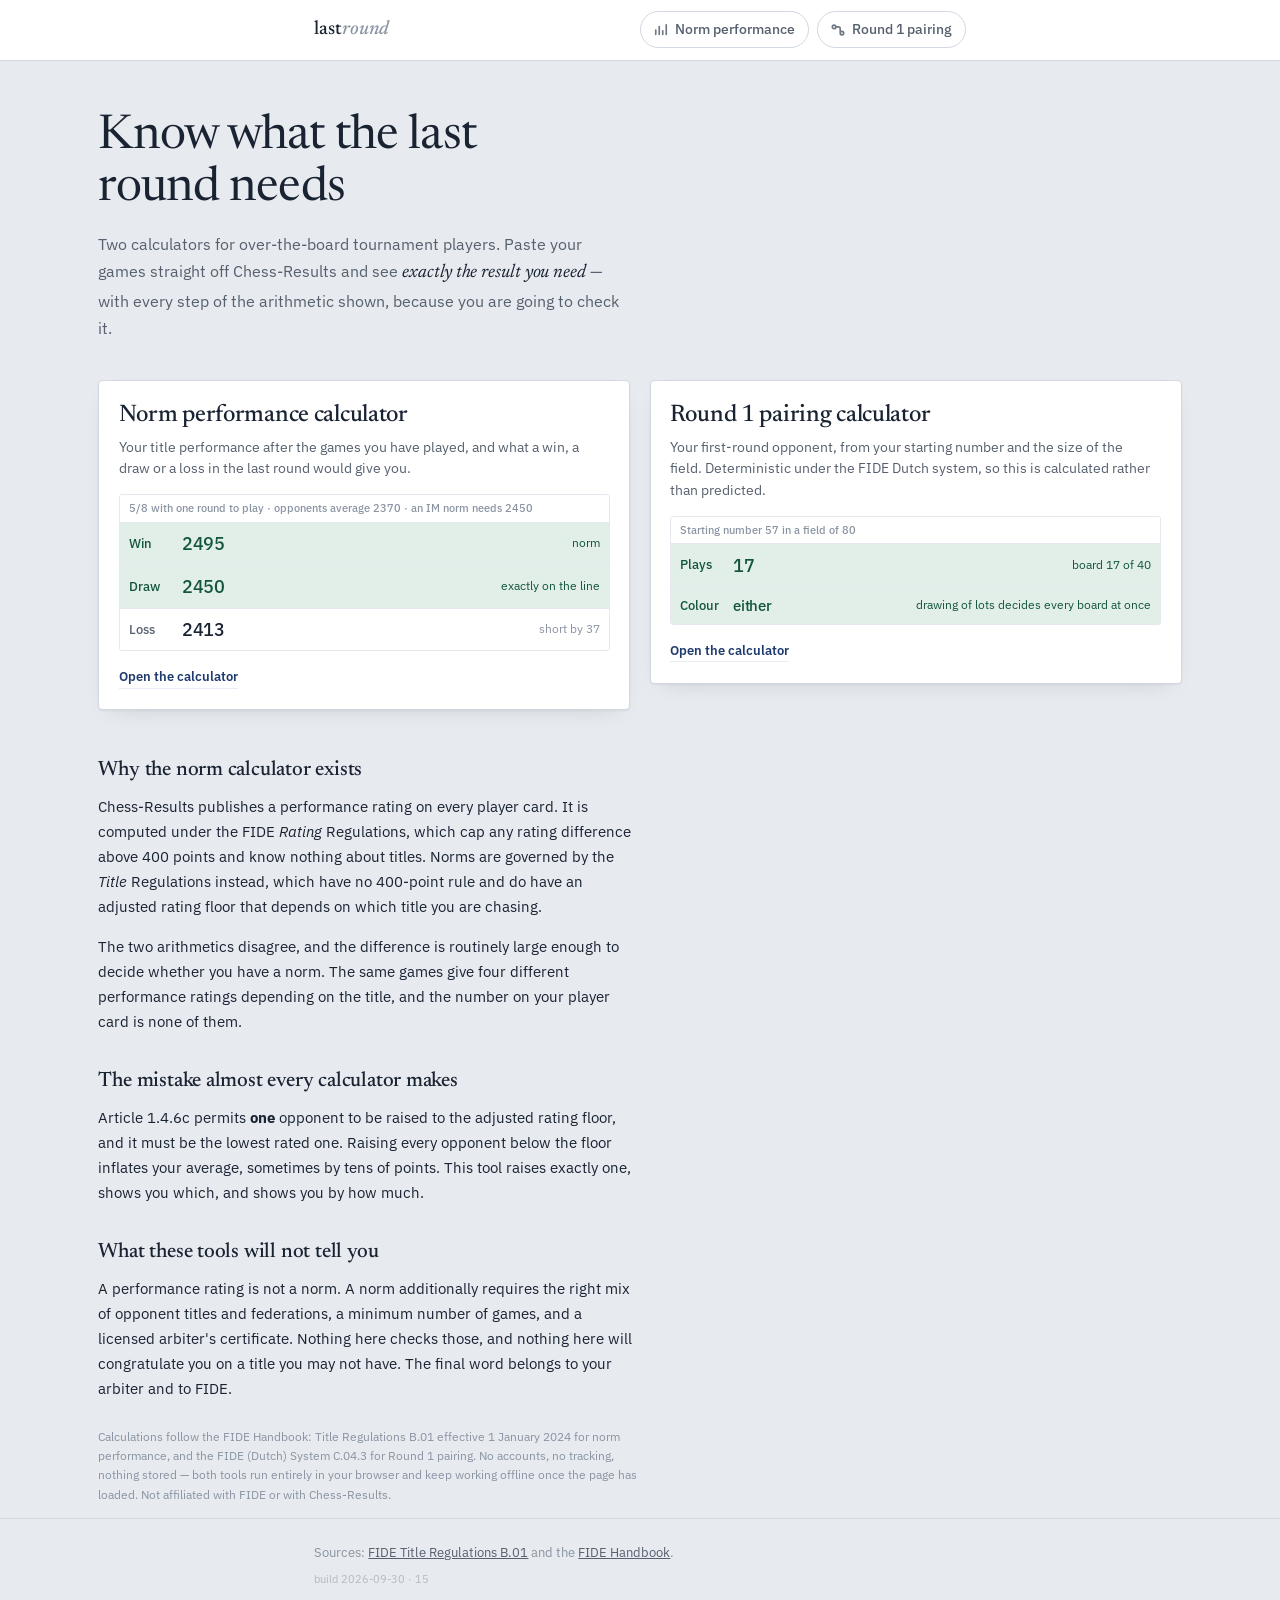
==== commit e00a3c06: "Add files via upload" ====
--- a/index.html
+++ b/index.html
@@ -11,7 +11,7 @@
 <link rel="preconnect" href="https://fonts.googleapis.com">
 <link rel="preconnect" href="https://fonts.gstatic.com" crossorigin>
 <link href="https://fonts.googleapis.com/css2?family=IBM+Plex+Sans:wght@400;450;500;600&family=Newsreader:ital,opsz,wght@0,6..72,400;0,6..72,500;1,6..72,400&display=swap" rel="stylesheet">
-<link rel="stylesheet" href="style.css">
+<link rel="stylesheet" href="style.css?v=15">
 </head>
 <body>
 
@@ -99,7 +99,7 @@
   Sources: <a href="https://handbook.fide.com/chapter/B012024">FIDE Title Regulations B.01</a>
   and the <a href="https://handbook.fide.com/">FIDE Handbook</a>.
 
-  <span class="build">build 2026-09-30 · 13</span>
+  <span class="build">build 2026-09-30 · 15</span>
 </div></footer>
 
 </body>
--- a/style.css
+++ b/style.css
@@ -49,16 +49,18 @@
   .tool{grid-template-columns:minmax(0,1fr) 25rem;gap:1.3rem;align-items:start;
     max-width:none}
   .tool-out section:last-child{margin-bottom:0}
-  /* The aside is stretched to the height of the row so the pinned answer can
-     travel the whole length of a long row check rather than unpinning part
-     way down it. */
+  /* The whole result column is pinned as one block, not the answer card alone.
+     Pinning just the answer made the panel beneath it slide underneath and get
+     sliced across the middle. Capping the column at the window height keeps
+     the answer, the standing and the requirements together and intact while
+     the row check scrolls beside them. */
+  /* The aside is stretched to the full height of the row and the pinned block
+     sits inside it, so the answer stays put for the whole length of the row
+     check rather than sliding away once the aside's own content runs out. */
   .tool-out{align-self:stretch}
-  /* The result column is taller than most screens, so making the whole column
-     sticky only pins it once you have already scrolled past the answer. Pin
-     the answer itself instead: it stays on screen while you work down the row
-     check on the left, which is the whole point of two columns. */
-  #lastround{position:sticky;top:4.6rem;z-index:5;background:var(--card);
-    box-shadow:0 1px 2px rgba(26,35,50,.06), 0 16px 30px -18px rgba(26,35,50,.55)}
+  .tool-pin{position:sticky;top:4.6rem;max-height:calc(100vh - 5.6rem);
+    overflow-y:auto;scrollbar-width:thin;padding:2px 3px}
+  .tool-pin section:last-child{margin-bottom:0}
 }
 
 /* Below that width there is one column, and the answer must not end up buried
@@ -67,7 +69,7 @@
    chasing, your games, what the last round needs, then the row check and the
    rest of the detail. */
 @media (max-width:1039.98px){
-  .tool-in,.tool-out{display:contents}
+  .tool-in,.tool-out,.tool-pin{display:contents}
   .tool section{margin-bottom:0}
   #s-title{order:1}
   #s-games{order:2}
@@ -135,7 +137,13 @@
 .step .n.tick{display:flex;align-items:center;height:1.5rem}
 .step .n.tick svg{width:15px;height:15px;stroke:var(--blue);fill:none;
   stroke-width:2.3;stroke-linecap:round;stroke-linejoin:round}
-.verify-hint{font-size:.82rem;color:var(--ink2);margin:-.45rem 0 .95rem}
+/* The answer, restated inside the row check. Loud on purpose: this is the
+   number the player opened the site for. */
+.answer{background:var(--blue-soft);color:var(--ink);border-radius:var(--r);
+  border-left:3px solid var(--blue);
+  padding:.62rem .8rem;margin:0 0 .85rem;font-size:.92rem;line-height:1.45}
+.answer b{font-weight:600}
+.verify-hint{font-size:.82rem;color:var(--ink2);margin:-.2rem 0 .95rem}
 .verify-hint b{color:var(--ink);font-weight:600}
 @keyframes verifyIn{
   0%  {box-shadow:0 0 0 9px rgba(31,58,110,.20), var(--shadow)}
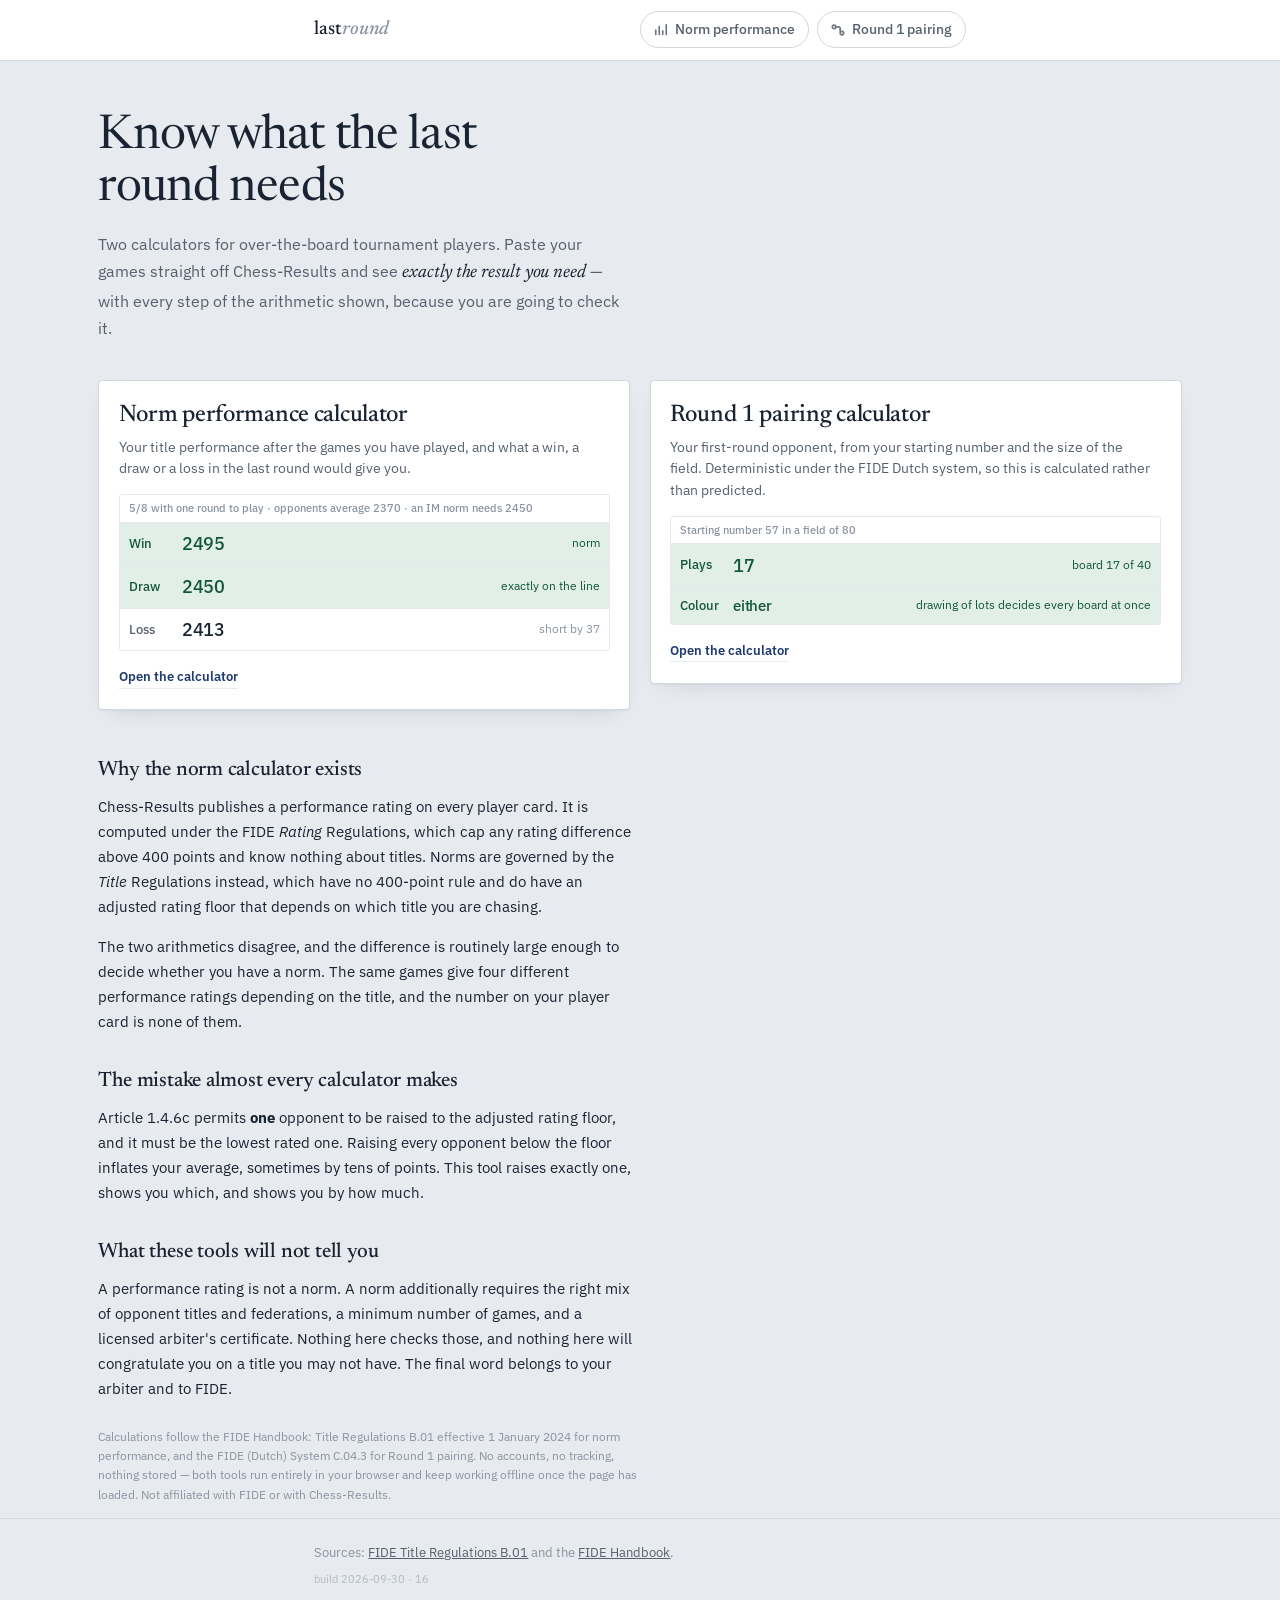
==== commit 1d8a7b59: "Add files via upload" ====
--- a/index.html
+++ b/index.html
@@ -11,7 +11,7 @@
 <link rel="preconnect" href="https://fonts.googleapis.com">
 <link rel="preconnect" href="https://fonts.gstatic.com" crossorigin>
 <link href="https://fonts.googleapis.com/css2?family=IBM+Plex+Sans:wght@400;450;500;600&family=Newsreader:ital,opsz,wght@0,6..72,400;0,6..72,500;1,6..72,400&display=swap" rel="stylesheet">
-<link rel="stylesheet" href="style.css?v=15">
+<link rel="stylesheet" href="style.css?v=16">
 </head>
 <body>
 
@@ -99,7 +99,7 @@
   Sources: <a href="https://handbook.fide.com/chapter/B012024">FIDE Title Regulations B.01</a>
   and the <a href="https://handbook.fide.com/">FIDE Handbook</a>.
 
-  <span class="build">build 2026-09-30 · 15</span>
+  <span class="build">build 2026-09-30 · 16</span>
 </div></footer>
 
 </body>
--- a/style.css
+++ b/style.css
@@ -49,17 +49,9 @@
   .tool{grid-template-columns:minmax(0,1fr) 25rem;gap:1.3rem;align-items:start;
     max-width:none}
   .tool-out section:last-child{margin-bottom:0}
-  /* The whole result column is pinned as one block, not the answer card alone.
-     Pinning just the answer made the panel beneath it slide underneath and get
-     sliced across the middle. Capping the column at the window height keeps
-     the answer, the standing and the requirements together and intact while
-     the row check scrolls beside them. */
-  /* The aside is stretched to the full height of the row and the pinned block
-     sits inside it, so the answer stays put for the whole length of the row
-     check rather than sliding away once the aside's own content runs out. */
-  .tool-out{align-self:stretch}
-  .tool-pin{position:sticky;top:4.6rem;max-height:calc(100vh - 5.6rem);
-    overflow-y:auto;scrollbar-width:thin;padding:2px 3px}
+  /* Nothing is pinned and nothing scrolls on its own. Both columns move
+     together with the page: the answer is what the landing position puts in
+     front of you, and everything else is one ordinary scroll away. */
   .tool-pin section:last-child{margin-bottom:0}
 }
 
